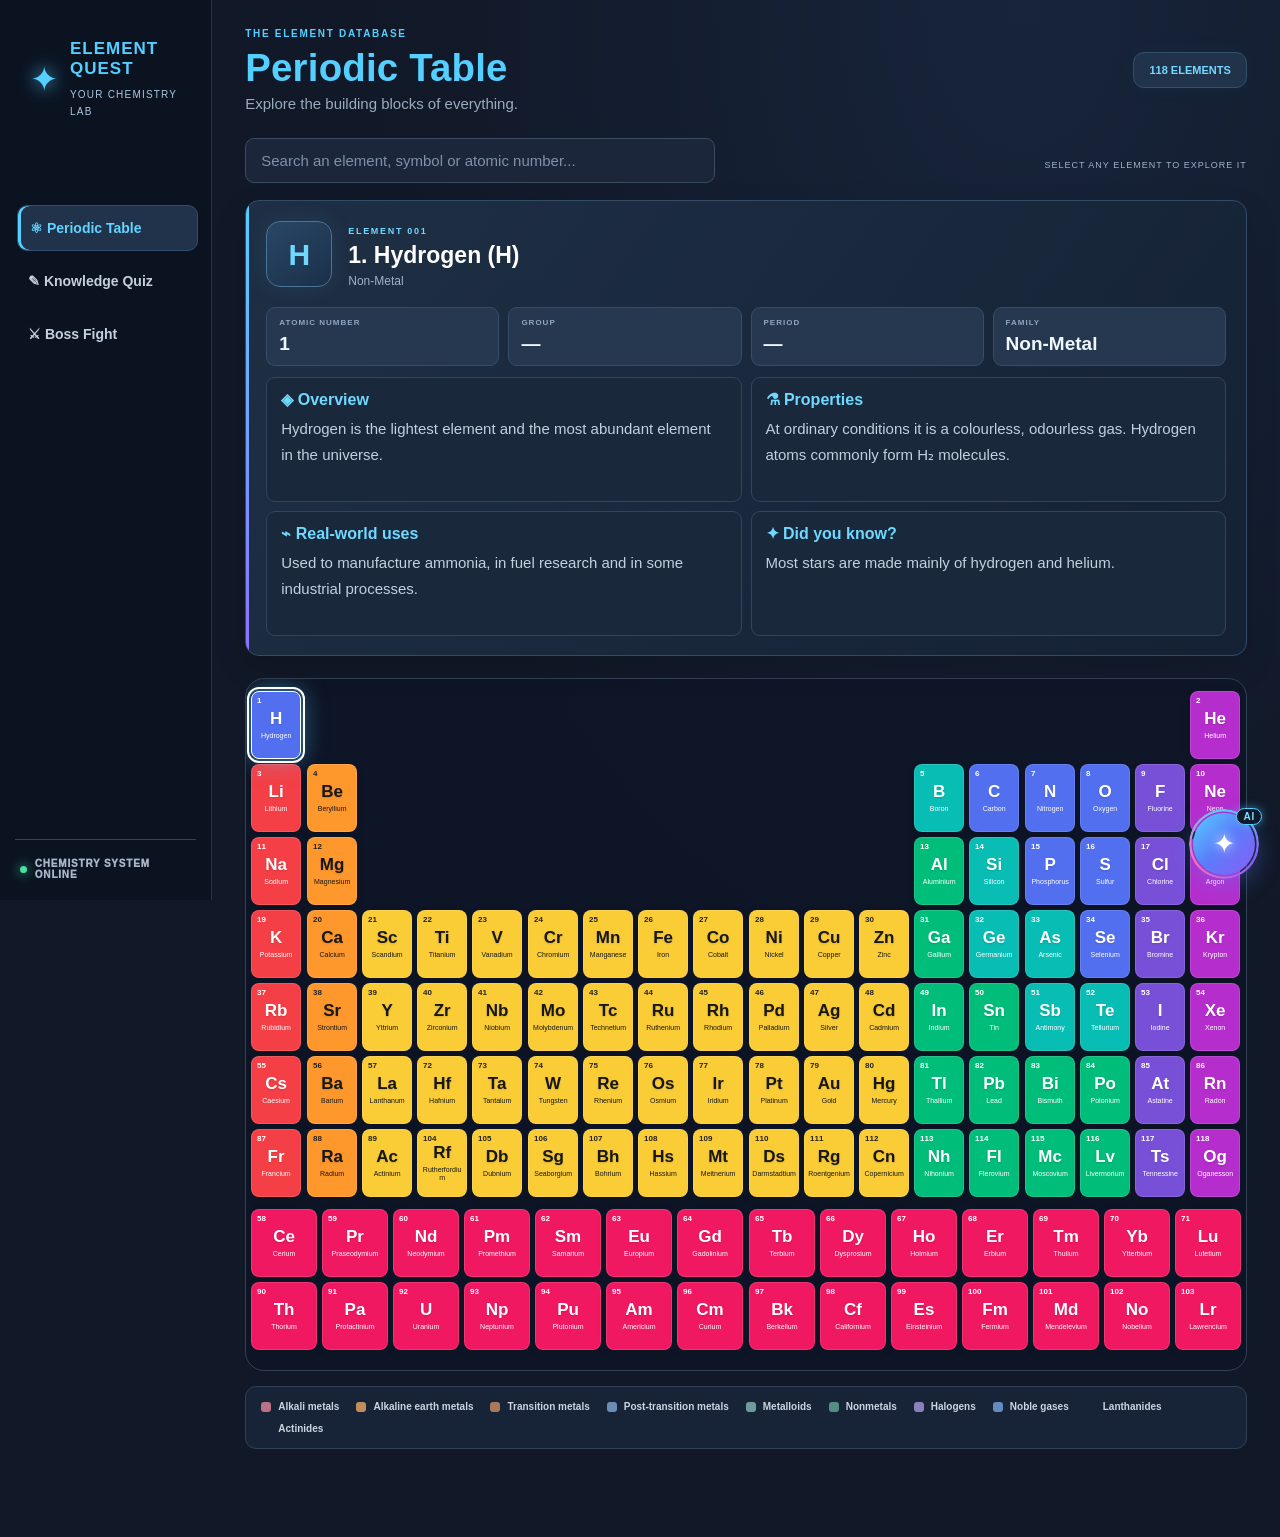
==== index.html @ eced688f "Add files via upload" ====
<!DOCTYPE html>
<html lang="en">

<head>
    <meta charset="UTF-8">
    <meta name="viewport" content="width=device-width, initial-scale=1.0">
    <meta name="theme-color" content="#111827">
    <meta name="description" content="Explore all 118 chemical elements, test your knowledge, and learn with Verity.">
    <title>Element Quest | Chemistry Lab</title>
    <link rel="stylesheet" href="style.css">
</head>

<body>
    <aside class="sidebar">
        <div class="brand">
            <span class="brand-icon">✦</span>
            <div>
                <h2>ELEMENT QUEST</h2><small>YOUR CHEMISTRY LAB</small>
            </div>
        </div>
        <nav aria-label="Main navigation">
            <button class="nav-button active" data-section="periodic-section">⚛ Periodic Table</button>
            <button class="nav-button" data-section="quiz-section">✎ Knowledge Quiz</button>
            <button class="nav-button" data-section="boss-section">⚔ Boss Fight</button>
        </nav>
        <div class="sidebar-bottom"><span class="status-dot"></span> CHEMISTRY SYSTEM ONLINE</div>
    </aside>

    <main class="main-content">
        <section id="periodic-section" class="page-section active">
            <header class="page-header">
                <div>
                    <p class="eyebrow">THE ELEMENT DATABASE</p>
                    <h1>Periodic Table</h1>
                    <p class="subtitle">Explore the building blocks of everything.</p>
                </div>
                <div class="element-count">118 ELEMENTS</div>
            </header>

            <div class="table-toolbar">
                <input id="element-search" type="search" placeholder="Search an element, symbol or atomic number..."
                    autocomplete="off" aria-label="Search elements">
                <p>SELECT ANY ELEMENT TO EXPLORE IT</p>
            </div>

            <div id="element-details" class="element-details">
                <div class="element-profile-top">
                    <div class="element-big-symbol" id="detail-symbol">H</div>
                    <div class="element-heading">
                        <span id="detail-number">ELEMENT 001</span>
                        <h2 id="element-name">1. Hydrogen (H)</h2>
                        <p id="detail-family">Non-Metal</p>
                    </div>
                </div>

                <div class="element-facts">
                    <div class="fact-box"><span>ATOMIC NUMBER</span><strong id="detail-atomic">1</strong></div>
                    <div class="fact-box"><span>GROUP</span><strong id="detail-group">1</strong></div>
                    <div class="fact-box"><span>PERIOD</span><strong id="detail-period">1</strong></div>
                    <div class="fact-box"><span>FAMILY</span><strong id="detail-type">Non-Metal</strong></div>
                </div>

                <div class="element-info-grid">
                    <article class="info-card">
                        <h3>◈ Overview</h3>
                        <p id="detail-overview">Select an element to explore its science.</p>
                    </article>
                    <article class="info-card">
                        <h3>⚗ Properties</h3>
                        <p id="detail-properties">Element properties will appear here.</p>
                    </article>
                    <article class="info-card">
                        <h3>⌁ Real-world uses</h3>
                        <p id="detail-uses">Discover where this element is used.</p>
                    </article>
                    <article class="info-card">
                        <h3>✦ Did you know?</h3>
                        <p id="detail-fact">Discover an interesting fact.</p>
                    </article>
                </div>
            </div>

            <div class="periodic-wrapper">
                <div id="periodic-table" class="periodic-table" aria-label="Periodic table of elements"></div>
                <div id="f-block" class="f-block" aria-label="Lanthanides and actinides"></div>
            </div>

            <div class="legend">
                <span><i class="alkali"></i> Alkali metals</span>
                <span><i class="alkaline"></i> Alkaline earth metals</span>
                <span><i class="transition"></i> Transition metals</span>
                <span><i class="post-transition"></i> Post-transition metals</span>
                <span><i class="metalloid"></i> Metalloids</span>
                <span><i class="nonmetal"></i> Nonmetals</span>
                <span><i class="halogen"></i> Halogens</span>
                <span><i class="noble"></i> Noble gases</span>
                <span><i class="lanth"></i> Lanthanides</span>
                <span><i class="actin"></i> Actinides</span>
            </div>
        </section>

        <section id="quiz-section" class="page-section">
            <header class="page-header">
                <div>
                    <p class="eyebrow">TEST YOUR KNOWLEDGE</p>
                    <h1>Chemistry Quiz</h1>
                    <p class="subtitle">Put your periodic table knowledge to the test.</p>
                </div>
            </header>

            <div class="game-panel">
                <div id="quiz-intro">
                    <div class="game-mark">✧</div>
                    <h2>Ready for the challenge?</h2>
                    <p>Answer five questions about elements, symbols and chemistry.</p>
                    <button id="start-quiz" class="primary-button">Start Quiz →</button>
                </div>

                <div id="quiz-container" hidden>
                    <div class="game-progress">
                        <span id="quiz-progress">QUESTION 1 / 5</span>
                        <span class="progress-caption">FIVE QUESTION RUN</span>
                    </div>
                    <h2 id="quiz-question"></h2>
                    <div id="quiz-options" class="answer-options"></div>
                    <p id="quiz-feedback" aria-live="polite"></p>
                    <button id="next-question" class="primary-button" hidden>Next Question →</button>
                </div>

                <div id="quiz-result" hidden></div>
            </div>
        </section>

        <section id="boss-section" class="page-section">
            <header class="page-header">
                <div>
                    <p class="eyebrow">FINAL KNOWLEDGE TEST</p>
                    <h1>Boss Fight</h1>
                    <p class="subtitle">Use what you've learned to defeat the Chemistry Boss.</p>
                </div>
            </header>

            <div class="game-panel boss-panel">
                <div id="boss-intro">
                    <div class="boss-icon">☄</div>
                    <h2>The Element Guardian</h2>
                    <p>Five questions. Three lives. Can you defeat the boss?</p>
                    <button id="start-boss" class="primary-button">Enter Boss Fight →</button>
                </div>

                <div id="boss-game" hidden>
                    <div class="boss-status">
                        <div class="boss-health-label">
                            <span>BOSS HEALTH</span>
                            <strong id="boss-health-text">100%</strong>
                        </div>
                        <div class="health-track">
                            <div id="boss-health-bar"></div>
                        </div>
                        <div class="boss-stats">
                            <span id="boss-lives">♥ ♥ ♥</span>
                            <span id="boss-question-count">QUESTION 1 / 5</span>
                        </div>
                    </div>
                    <h2 id="boss-question"></h2>
                    <div id="boss-options" class="answer-options"></div>
                    <p id="boss-feedback" aria-live="polite"></p>
                    <button id="boss-next" class="primary-button" hidden>Continue →</button>
                </div>

                <div id="boss-result" hidden></div>
            </div>
        </section>
    </main>

    <!-- VERITY CHATBOT -->
    <button id="chatbot-toggle" class="chatbot-toggle" type="button" aria-label="Open Verity AI" title="Ask Verity AI">
        <span class="ai-icon" aria-hidden="true">✦</span>
        <span class="ai-badge" aria-hidden="true">AI</span>
    </button>

    <div id="chatbot-window" class="chatbot-window" aria-label="Verity chemistry assistant">
        <div class="chatbot-header">
            <div>
                <span class="verity-status"></span>
                <strong>VERITY</strong>
                <small>YOUR CHEMISTRY GUIDE</small>
            </div>
            <button id="chatbot-close" type="button" aria-label="Close chatbot">×</button>
        </div>

        <div id="chatbot-messages" class="chatbot-messages" aria-live="polite">
            <div class="bot-message">Hey! I'm Verity, your AI chemistry guide! ✨ Ask me anything about chemistry, the
                118 elements or the periodic table, in any language! 🌍</div>
        </div>

        <form id="chatbot-form" class="chatbot-form">
            <input id="chatbot-input" type="text" placeholder="Ask Verity something..." autocomplete="off"
                maxlength="2000" aria-label="Message Verity">
            <button type="submit" aria-label="Send message">↑</button>
        </form>
    </div>

    <script src="script.js" defer></script>



</body>

</html>
---- style.css ----
:root {
    --bg: #0b1020;
    --panel: #131b30;
    --panel2: #18233b;
    --panel3: #202d49;
    --text: #f4f6ff;
    --muted: #9ba9c5;
    --blue: #79aaff;
    --cyan: #67e5e9;
    --purple: #ad91ff;
    --pink: #f39bcf;
    --yellow: #ffda62;
    --green: #75e6b0;
    --red: #ff8193;
    --border: rgba(169, 190, 255, .12);
    --radius: 22px;
    --shadow: 0 18px 55px rgba(0, 0, 0, .22);
}

* {
    box-sizing: border-box;
}

html {
    scroll-behavior: smooth;
}

body {
    margin: 0;
    min-height: 100vh;
    background: var(--bg);
    color: var(--text);
    font-family: "Nunito", sans-serif;
    overflow-x: hidden;
}

button,
input {
    font: inherit;
}

button {
    color: inherit;
}

.background-glow {
    position: fixed;
    width: 440px;
    height: 440px;
    border-radius: 50%;
    filter: blur(120px);
    opacity: .12;
    pointer-events: none;
    z-index: -1;
}

.glow-one {
    background: #627cff;
    top: -190px;
    right: 5%;
}

.glow-two {
    background: #b06aff;
    bottom: -230px;
    left: 25%;
}

.sidebar {
    position: fixed;
    inset: 0 auto 0 0;
    width: 255px;
    padding: 28px 18px 18px;
    display: flex;
    flex-direction: column;
    background: rgba(13, 20, 38, .96);
    border-right: 1px solid var(--border);
    z-index: 20;
    backdrop-filter: blur(20px);
}

.brand {
    display: flex;
    align-items: center;
    gap: 12px;
    padding: 5px 8px 35px;
}

.brand-logo {
    width: 43px;
    height: 43px;
    border-radius: 15px;
    display: grid;
    place-items: center;
    background: linear-gradient(140deg, #82b5ff, #9d85ff);
    color: #11182b;
    font: 700 24px "Fredoka", sans-serif;
    box-shadow: 0 7px 24px rgba(125, 153, 255, .25);
}

.brand-logo span {
    font-size: 15px;
}

.brand-text {
    display: flex;
    flex-direction: column;
    gap: 3px;
}

.brand-text strong {
    font: 600 15px "Fredoka", sans-serif;
    letter-spacing: .5px;
}

.brand-text small {
    font-size: 9px;
    letter-spacing: 2px;
    color: var(--muted);
    font-weight: 900;
}

.nav-caption {
    color: #7383a3;
    font-size: 10px;
    font-weight: 1000;
    letter-spacing: 2px;
    padding: 0 12px 12px;
}

.main-nav {
    display: grid;
    gap: 8px;
}

.nav-button {
    width: 100%;
    display: flex;
    align-items: center;
    gap: 12px;
    padding: 13px 13px;
    border: 1px solid transparent;
    border-radius: 15px;
    background: transparent;
    color: #aab6ce;
    cursor: pointer;
    text-align: left;
    font-weight: 900;
    transition: .22s ease;
}

.nav-button:hover {
    background: rgba(135, 164, 255, .08);
    color: white;
    transform: translateX(3px);
}

.nav-button.active {
    color: white;
    background: linear-gradient(110deg, rgba(113, 153, 255, .2), rgba(164, 131, 255, .12));
    border-color: rgba(143, 169, 255, .2);
    box-shadow: inset 3px 0 var(--blue);
}

.nav-icon {
    width: 27px;
    height: 27px;
    display: grid;
    place-items: center;
    background: rgba(255, 255, 255, .06);
    border-radius: 9px;
    font-size: 16px;
}

.nav-arrow {
    margin-left: auto;
    font-size: 22px;
    opacity: .5;
}

.sidebar-note {
    margin-top: auto;
    margin-bottom: 22px;
    padding: 18px;
    border-radius: 18px;
    background: linear-gradient(145deg, rgba(108, 144, 255, .14), rgba(172, 132, 255, .08));
    border: 1px solid rgba(145, 166, 255, .15);
}

.note-sparkle {
    color: var(--yellow);
    font-size: 22px;
    margin-bottom: 9px;
}

.sidebar-note strong {
    font: 600 18px "Fredoka", sans-serif;
}

.sidebar-note p {
    color: var(--muted);
    font-size: 12px;
    line-height: 1.6;
    margin: 7px 0 0;
}

.sidebar-bottom {
    border-top: 1px solid var(--border);
    padding: 18px 5px 0;
    display: flex;
    align-items: center;
    gap: 8px;
    color: #91a1bd;
    font-size: 9px;
    font-weight: 1000;
    letter-spacing: 1px;
}

.online-dot {
    width: 7px;
    height: 7px;
    border-radius: 50%;
    background: var(--green);
    box-shadow: 0 0 10px rgba(117, 230, 176, .8);
    display: inline-block;
}

.sidebar-version {
    margin-left: auto;
    color: #61708e;
}

.main-content {
    width: min(1500px, calc(100% - 255px));
    margin-left: 255px;
    padding: 43px clamp(22px, 4vw, 65px) 80px;
    position: relative;
}

.page-section {
    display: none;
    animation: pageIn .4s ease both;
}

.page-section.active {
    display: block;
}

@keyframes pageIn {
    from {
        opacity: 0;
        transform: translateY(10px);
    }

    to {
        opacity: 1;
        transform: translateY(0);
    }
}

.page-header {
    display: flex;
    justify-content: space-between;
    align-items: center;
    gap: 20px;
    margin-bottom: 27px;
}

.eyebrow {
    color: #92a9d6;
    display: flex;
    align-items: center;
    gap: 9px;
    font-size: 10px;
    font-weight: 1000;
    letter-spacing: 2px;
}

.eyebrow-dot {
    width: 7px;
    height: 7px;
    border-radius: 50%;
    background: var(--cyan);
    box-shadow: 0 0 12px var(--cyan);
}

h1,
h2,
h3,
p {
    margin-top: 0;
}

.page-header h1 {
    font: 600 clamp(35px, 4.2vw, 54px)/1.08 "Fredoka", sans-serif;
    letter-spacing: -.8px;
    margin: 10px 0 8px;
}

.page-header h1 span,
.game-intro h2 span {
    color: var(--blue);
}

.subtitle {
    color: var(--muted);
    font-size: 14px;
    margin: 0;
}

.header-chip {
    flex-shrink: 0;
    border: 1px solid var(--border);
    background: rgba(255, 255, 255, .04);
    color: #c5d5f6;
    border-radius: 30px;
    padding: 11px 16px;
    font-size: 10px;
    font-weight: 1000;
    letter-spacing: 1px;
}

.header-chip span {
    color: var(--yellow);
    margin-right: 5px;
}

.welcome-banner {
    min-height: 155px;
    padding: 25px 30px;
    border-radius: 24px;
    border: 1px solid rgba(151, 174, 255, .17);
    background:
        radial-gradient(circle at 85% 50%, rgba(116, 143, 255, .22), transparent 25%),
        linear-gradient(115deg, #1a2946, #18223b 65%, #252447);
    display: flex;
    align-items: center;
    justify-content: space-between;
    overflow: hidden;
    position: relative;
    box-shadow: var(--shadow);
}

.banner-label {
    color: var(--cyan);
    font-size: 9px;
    letter-spacing: 2px;
    font-weight: 1000;
}

.welcome-banner h2 {
    font: 600 27px "Fredoka", sans-serif;
    margin: 8px 0 5px;
}

.welcome-banner p {
    color: #aab8d3;
    font-size: 13px;
    margin: 0;
}

.banner-atom {
    font-size: 82px;
    color: #a7bdff;
    opacity: .75;
    padding: 0 30px;
    text-shadow: 0 0 35px rgba(125, 160, 255, .7);
    animation: floatAtom 5s ease-in-out infinite;
}

@keyframes floatAtom {
    50% {
        transform: translateY(-9px) rotate(12deg);
    }
}

.table-toolbar {
    margin: 25px 0 17px;
    display: flex;
    justify-content: space-between;
    align-items: center;
    gap: 15px;
}

.search-box {
    min-width: 240px;
    max-width: 520px;
    flex: 1;
    display: flex;
    align-items: center;
    gap: 11px;
    border: 1px solid var(--border);
    border-radius: 15px;
    padding: 0 13px;
    height: 48px;
    background: rgba(23, 34, 58, .8);
    transition: .2s;
}

.search-box:focus-within {
    border-color: rgba(121, 170, 255, .6);
    box-shadow: 0 0 0 3px rgba(121, 170, 255, .09);
}

.search-icon {
    font-size: 25px;
    color: var(--blue);
}

.search-box input {
    width: 100%;
    border: 0;
    outline: 0;
    background: transparent;
    color: white;
    font-size: 12px;
}

.search-box input::placeholder {
    color: #8290aa;
}

.search-hint {
    font-size: 8px;
    letter-spacing: 1px;
    color: #7f90b1;
    font-weight: 1000;
}

.toolbar-caption {
    color: #8494b2;
    font-size: 9px;
    letter-spacing: 1.5px;
    font-weight: 1000;
}

.element-details {
    padding: 23px;
    border: 1px solid var(--border);
    border-radius: 24px;
    background: linear-gradient(145deg, rgba(24, 36, 61, .98), rgba(17, 26, 46, .98));
    box-shadow: var(--shadow);
    margin-bottom: 33px;
    animation: detailIn .35s ease;
}

@keyframes detailIn {
    from {
        opacity: .5;
        transform: translateY(5px);
    }

    to {
        opacity: 1;
        transform: none;
    }
}

.detail-top {
    display: flex;
    align-items: center;
    gap: 20px;
}

.big-symbol-wrap {
    width: 100px;
    height: 105px;
    border-radius: 20px;
    background: linear-gradient(145deg, rgba(121, 170, 255, .2), rgba(173, 145, 255, .13));
    border: 1px solid rgba(121, 170, 255, .22);
    display: flex;
    flex-direction: column;
    justify-content: center;
    align-items: center;
}

.detail-number {
    font-size: 8px;
    letter-spacing: 1.5px;
    color: #a7b7d7;
    font-weight: 1000;
}

.element-big-symbol {
    font: 600 53px "Fredoka", sans-serif;
    color: #b7ceff;
    line-height: 1.1;
}

.detail-heading {
    flex: 1;
}

.detail-kicker {
    color: #8498bd;
    font-size: 9px;
    letter-spacing: 1.5px;
    font-weight: 1000;
}

.detail-heading h2 {
    font: 600 31px "Fredoka", sans-serif;
    margin: 5px 0 8px;
}

.family-pill {
    display: inline-block;
    padding: 5px 11px;
    border-radius: 30px;
    background: rgba(121, 170, 255, .13);
    color: #b6ceff;
    border: 1px solid rgba(121, 170, 255, .2);
    font-size: 10px;
    font-weight: 900;
}

.detail-atomic {
    min-width: 100px;
    padding: 14px;
    border-radius: 16px;
    background: rgba(255, 255, 255, .035);
    text-align: center;
}

.detail-atomic span {
    display: block;
    color: #8392ad;
    font-size: 8px;
    font-weight: 1000;
    letter-spacing: 1px;
}

.detail-atomic strong {
    display: block;
    font: 600 29px "Fredoka", sans-serif;
    color: white;
    margin-top: 4px;
}

.element-facts {
    display: grid;
    grid-template-columns: repeat(4, 1fr);
    gap: 10px;
    margin: 19px 0;
}

.fact-box {
    background: rgba(255, 255, 255, .035);
    border: 1px solid rgba(255, 255, 255, .055);
    border-radius: 14px;
    padding: 12px 14px;
}

.fact-box span {
    display: block;
    color: #8797b3;
    font-size: 8px;
    font-weight: 1000;
    letter-spacing: 1px;
}

.fact-box strong {
    display: block;
    font: 600 19px "Fredoka", sans-serif;
    margin-top: 4px;
}

.element-info-grid {
    display: grid;
    grid-template-columns: repeat(2, 1fr);
    gap: 11px;
}

.info-card {
    min-height: 125px;
    padding: 15px 16px;
    background: rgba(9, 16, 32, .38);
    border: 1px solid rgba(255, 255, 255, .055);
    border-radius: 16px;
    transition: .2s;
}

.info-card:hover {
    border-color: rgba(121, 170, 255, .28);
    transform: translateY(-2px);
}

.info-card-icon {
    color: var(--cyan);
    font-size: 17px;
    margin-bottom: 7px;
}

.info-card h3 {
    font: 600 15px "Fredoka", sans-serif;
    margin: 0 0 6px;
}

.info-card p {
    color: #a9b6ce;
    font-size: 11px;
    line-height: 1.65;
    margin: 0;
}

.table-section-heading {
    display: flex;
    align-items: end;
    justify-content: space-between;
    margin: 0 0 14px;
}

.table-section-heading h2 {
    font: 600 25px "Fredoka", sans-serif;
    margin: 0 0 4px;
}

.table-section-heading p {
    color: var(--muted);
    font-size: 11px;
    margin: 0;
}

.table-count {
    color: #7183a6;
    font-size: 10px;
    font-weight: 1000;
    letter-spacing: 1px;
}

.periodic-wrapper {
    overflow-x: auto;
    padding: 15px 13px 18px;
    border-radius: 19px;
    border: 1px solid var(--border);
    background: rgba(14, 22, 40, .72);
    scrollbar-color: #425477 transparent;
    scrollbar-width: thin;
}

.periodic-table {
    min-width: 850px;
    display: grid;
    grid-template-columns: repeat(18, minmax(0, 1fr));
    grid-template-rows: repeat(7, 76px);
    gap: 5px;
}

.element-tile {
    min-width: 0;
    position: relative;
    border: 1px solid rgba(255, 255, 255, .12);
    border-radius: 9px;
    padding: 5px 3px;
    cursor: pointer;
    display: flex;
    flex-direction: column;
    align-items: center;
    justify-content: center;
    color: #f5f7ff;
    transition: transform .18s, filter .18s, box-shadow .18s;
    overflow: hidden;
}

.element-tile:hover {
    transform: translateY(-4px) scale(1.04);
    z-index: 3;
    filter: brightness(1.2);
    box-shadow: 0 7px 18px rgba(0, 0, 0, .3);
}

.element-tile.selected {
    outline: 2px solid white;
    outline-offset: 2px;
    z-index: 2;
}

.element-tile .atomic-number {
    position: absolute;
    top: 4px;
    left: 5px;
    font-size: 7px;
    opacity: .8;
}

.element-tile .symbol {
    font: 600 20px "Fredoka", sans-serif;
    line-height: 1.1;
    margin-top: 6px;
}

.element-tile .element-name {
    font-size: 7px;
    font-weight: 900;
    text-align: center;
    line-height: 1.1;
    margin-top: 3px;
    overflow-wrap: anywhere;
}

.element-tile .atomic-mass {
    font-size: 6px;
    opacity: .65;
    margin-top: 2px;
}

.family-alkali {
    background: #bd7186;
}

.family-alkaline {
    background: #c28d5d;
}

.family-transition {
    background: #a87a59;
}

.family-post-transition {
    background: #698db5;
}

.family-metalloid {
    background: #6e9c9b;
}

.family-nonmetal {
    background: #548e83;
}

.family-halogen {
    background: #8a80ba;
}

.family-noble {
    background: #648bc0;
}

.family-lanthanide {
    background: #9b78a9;
}

.family-actinide {
    background: #aa7390;
}

.f-block {
    display: grid;
    gap: 5px;
    margin-top: 15px;
    min-width: 850px;
}

.f-block-row {
    display: grid;
    grid-template-columns: repeat(18, minmax(0, 1fr));
    gap: 5px;
}

.f-block-label {
    grid-column: span 2;
    display: flex;
    align-items: center;
    color: #93a4c2;
    font-size: 9px;
    font-weight: 900;
    padding-left: 5px;
}

.f-block .element-tile {
    height: 65px;
}

.legend {
    display: flex;
    flex-wrap: wrap;
    gap: 11px 17px;
    margin-top: 16px;
    color: #aab6cd;
    font-size: 9px;
    font-weight: 800;
}

.legend span {
    display: flex;
    align-items: center;
    gap: 6px;
}

.legend i {
    width: 9px;
    height: 9px;
    display: inline-block;
    border-radius: 3px;
}

.legend .alkali {
    background: #bd7186;
}

.legend .alkaline {
    background: #c28d5d;
}

.legend .transition {
    background: #a87a59;
}

.legend .post-transition {
    background: #698db5;
}

.legend .metalloid {
    background: #6e9c9b;
}

.legend .nonmetal {
    background: #548e83;
}

.legend .halogen {
    background: #8a80ba;
}

.legend .noble {
    background: #648bc0;
}

.legend .lanthanide {
    background: #9b78a9;
}

.legend .actinide {
    background: #aa7390;
}

/* GAMES */
.game-panel {
    min-height: 460px;
    padding: clamp(22px, 5vw, 55px);
    border: 1px solid var(--border);
    border-radius: 26px;
    background:
        radial-gradient(circle at 50% 0%, rgba(117, 145, 255, .11), transparent 35%),
        linear-gradient(145deg, #17233d, #111a2e);
    box-shadow: var(--shadow);
}

.game-intro {
    max-width: 600px;
    margin: auto;
    text-align: center;
    padding: 15px 0;
}

.game-illustration {
    width: 85px;
    height: 85px;
    margin: 0 auto 20px;
    border-radius: 27px;
    display: grid;
    place-items: center;
    font-size: 42px;
    color: #b7ceff;
    background: linear-gradient(145deg, rgba(121, 170, 255, .2), rgba(173, 145, 255, .15));
    border: 1px solid rgba(155, 180, 255, .2);
    box-shadow: 0 12px 35px rgba(90, 120, 220, .12);
}

.game-kicker {
    color: var(--cyan);
    font-size: 9px;
    font-weight: 1000;
    letter-spacing: 2px;
}

.game-intro h2 {
    font: 600 clamp(29px, 4vw, 42px) "Fredoka", sans-serif;
    margin: 12px 0;
}

.game-intro p {
    color: var(--muted);
    font-size: 13px;
    line-height: 1.7;
    max-width: 470px;
    margin: 0 auto;
}

.game-meta {
    display: flex;
    justify-content: center;
    flex-wrap: wrap;
    gap: 9px;
    margin: 23px 0;
}

.game-meta span {
    border: 1px solid var(--border);
    background: rgba(255, 255, 255, .035);
    border-radius: 30px;
    padding: 8px 12px;
    color: #b8c6df;
    font-size: 9px;
    font-weight: 1000;
}

.primary-button {
    border: 0;
    border-radius: 14px;
    padding: 13px 21px;
    background: linear-gradient(110deg, #83b5ff, #a78dff);
    color: #10182c;
    font-weight: 1000;
    cursor: pointer;
    box-shadow: 0 8px 25px rgba(121, 157, 255, .2);
    transition: .2s;
}

.primary-button:hover {
    transform: translateY(-3px);
    filter: brightness(1.08);
    box-shadow: 0 12px 30px rgba(121, 157, 255, .28);
}

.primary-button span {
    margin-left: 9px;
    font-size: 17px;
}

.primary-button:disabled {
    opacity: .5;
    cursor: not-allowed;
    transform: none;
}

.game-progress {
    display: flex;
    justify-content: space-between;
    color: #c0d1f1;
    font-size: 10px;
    font-weight: 1000;
    letter-spacing: 1px;
}

.progress-caption {
    color: #7788a8;
}

.progress-track {
    height: 7px;
    border-radius: 20px;
    background: #293752;
    margin: 12px 0 28px;
    overflow: hidden;
}

#quiz-progress-bar {
    width: 20%;
    height: 100%;
    border-radius: inherit;
    background: linear-gradient(90deg, var(--blue), var(--purple));
    transition: width .3s;
}

#quiz-question,
#boss-question {
    font: 600 clamp(23px, 3vw, 32px) "Fredoka", sans-serif;
    margin: 0 0 22px;
    line-height: 1.3;
}

.answer-options {
    display: grid;
    grid-template-columns: repeat(2, minmax(0, 1fr));
    gap: 12px;
}

.answer-option {
    border: 1px solid rgba(164, 185, 255, .14);
    border-radius: 15px;
    background: rgba(255, 255, 255, .035);
    text-align: left;
    padding: 15px 17px;
    cursor: pointer;
    color: #e6edff;
    font-weight: 800;
    transition: .18s;
}

.answer-option:hover:not(:disabled) {
    border-color: var(--blue);
    background: rgba(121, 170, 255, .1);
    transform: translateY(-2px);
}

.answer-option.correct {
    border-color: var(--green);
    background: rgba(117, 230, 176, .13);
    color: #aaf4cf;
}

.answer-option.wrong {
    border-color: var(--red);
    background: rgba(255, 129, 147, .12);
    color: #ffb8c2;
}

.answer-option:disabled {
    cursor: default;
}

.game-feedback {
    min-height: 25px;
    margin: 17px 0;
    font-size: 13px;
    font-weight: 900;
}

.game-feedback.good {
    color: var(--green);
}

.game-feedback.bad {
    color: var(--red);
}

.result-card {
    max-width: 570px;
    margin: auto;
    text-align: center;
    padding: 30px 10px;
}

.result-icon {
    font-size: 60px;
    margin-bottom: 10px;
}

.result-card h2 {
    font: 600 38px "Fredoka", sans-serif;
    margin: 8px 0;
}

.result-card p {
    color: var(--muted);
    line-height: 1.7;
}

.result-score {
    font: 600 46px "Fredoka", sans-serif;
    color: var(--cyan);
    margin: 15px 0;
}

.boss-illustration {
    width: 90px;
    height: 90px;
    margin: 0 auto 20px;
    display: grid;
    place-items: center;
    border-radius: 28px;
    background: linear-gradient(145deg, rgba(255, 129, 147, .18), rgba(173, 145, 255, .17));
    border: 1px solid rgba(255, 160, 180, .2);
    font-size: 46px;
    color: #ffb4c4;
    animation: floatAtom 4s ease-in-out infinite;
}

.boss-preview-stats {
    display: flex;
    justify-content: center;
    gap: 12px;
    margin: 25px 0;
    flex-wrap: wrap;
}

.boss-preview-stats div {
    min-width: 115px;
    padding: 13px;
    border-radius: 15px;
    background: rgba(255, 255, 255, .04);
    border: 1px solid var(--border);
}

.boss-preview-stats strong {
    display: block;
    font: 600 20px "Fredoka", sans-serif;
    color: #ffb0c0;
}

.boss-preview-stats span {
    display: block;
    margin-top: 5px;
    font-size: 8px;
    letter-spacing: 1px;
    color: #8e9db9;
    font-weight: 1000;
}

.boss-status {
    margin-bottom: 28px;
}

.boss-health-label,
.boss-stats {
    display: flex;
    justify-content: space-between;
    align-items: center;
    font-size: 10px;
    font-weight: 1000;
    letter-spacing: 1px;
}

.boss-health-label span {
    color: #b9c8e2;
}

.boss-health-label strong {
    color: #ff9eae;
    font: 600 19px "Fredoka", sans-serif;
}

.health-track {
    height: 12px;
    background: #3b2a40;
    border-radius: 20px;
    overflow: hidden;
    margin: 9px 0 12px;
}

#boss-health-bar {
    height: 100%;
    width: 100%;
    border-radius: inherit;
    background: linear-gradient(90deg, #ff718c, #ffb078);
    transition: width .4s;
}

.boss-stats {
    color: #ff9eae;
}

#boss-question-count {
    color: #93a5c4;
}

/* VERITY SMILEY */
.chatbot-toggle {
    position: fixed;
    right: 28px;
    bottom: 26px;
    z-index: 50;
    width: 72px;
    height: 72px;
    border: 0;
    border-radius: 50%;
    background: linear-gradient(145deg, #ffe98a, #ffbf42);
    box-shadow: 0 8px 30px rgba(255, 203, 80, .32), inset 0 3px 7px rgba(255, 255, 255, .65);
    display: grid;
    place-items: center;
    cursor: pointer;
    transition: .25s;
    animation: verityFloat 3.5s ease-in-out infinite;
}

.chatbot-toggle:hover {
    transform: scale(1.09) rotate(-5deg);
}

@keyframes verityFloat {
    50% {
        translate: 0 -6px;
    }
}

.smiley-face {
    width: 48px;
    height: 48px;
    display: block;
    position: relative;
    border-radius: 50%;
    background: linear-gradient(145deg, #fff2a6, #ffca48);
    border: 2px solid rgba(160, 105, 20, .2);
    box-shadow: inset -3px -4px 0 rgba(205, 137, 30, .12), inset 2px 3px 0 rgba(255, 255, 255, .6);
}

.smiley-eyes {
    position: absolute;
    top: 14px;
    left: 12px;
    right: 12px;
    display: flex;
    justify-content: space-between;
}

.smiley-eyes i {
    width: 5px;
    height: 8px;
    background: #49351e;
    border-radius: 50%;
    display: block;
}

.smiley-mouth {
    position: absolute;
    width: 19px;
    height: 10px;
    left: 50%;
    top: 25px;
    transform: translateX(-50%);
    border-bottom: 3px solid #49351e;
    border-radius: 0 0 20px 20px;
}

.chatbot-ping {
    position: absolute;
    width: 13px;
    height: 13px;
    top: 2px;
    right: 1px;
    border-radius: 50%;
    background: #70e5a9;
    border: 2px solid #10182a;
}

.chatbot-window {
    display: none;
    position: fixed;
    right: 27px;
    bottom: 112px;
    z-index: 49;
    width: min(375px, calc(100vw - 30px));
    height: min(530px, calc(100vh - 145px));
    border-radius: 23px;
    overflow: hidden;
    border: 1px solid rgba(151, 177, 255, .2);
    background: #111a2d;
    box-shadow: 0 25px 90px rgba(0, 0, 0, .5);
    flex-direction: column;
    animation: chatIn .25s ease;
}

.chatbot-window.open {
    display: flex;
}

@keyframes chatIn {
    from {
        opacity: 0;
        transform: translateY(12px) scale(.97);
    }

    to {
        opacity: 1;
        transform: none;
    }
}

.chatbot-header {
    display: flex;
    align-items: center;
    gap: 11px;
    padding: 15px;
    background: linear-gradient(110deg, #202e4d, #252344);
    border-bottom: 1px solid var(--border);
}

.verity-avatar {
    width: 43px;
    height: 43px;
    display: grid;
    place-items: center;
    border-radius: 15px;
    background: rgba(255, 255, 255, .09);
}

.small-face {
    width: 32px;
    height: 32px;
}

.small-face .smiley-eyes {
    top: 9px;
    left: 8px;
    right: 8px;
}

.small-face .smiley-eyes i {
    width: 4px;
    height: 6px;
}

.small-face .smiley-mouth {
    top: 17px;
    width: 13px;
    height: 7px;
    border-width: 2px;
}

.verity-heading {
    flex: 1;
    display: flex;
    flex-direction: column;
    gap: 3px;
}

.verity-heading strong {
    font: 600 19px "Fredoka", sans-serif;
    letter-spacing: 1px;
}

.verity-heading small {
    font-size: 8px;
    letter-spacing: 1px;
    color: #a7b7d3;
    font-weight: 900;
}

.verity-heading .online-dot {
    margin-right: 5px;
}

.chatbot-close {
    width: 31px;
    height: 31px;
    border: 0;
    border-radius: 10px;
    background: rgba(255, 255, 255, .08);
    color: white;
    font-size: 22px;
    cursor: pointer;
}

.chatbot-close:hover {
    background: rgba(255, 255, 255, .16);
}

.chatbot-messages {
    flex: 1;
    overflow-y: auto;
    padding: 16px;
    display: flex;
    flex-direction: column;
    gap: 11px;
}

.bot-message,
.user-message {
    max-width: 88%;
    padding: 11px 13px;
    border-radius: 15px;
    font-size: 12px;
    line-height: 1.6;
    overflow-wrap: anywhere;
    white-space: pre-wrap;
}

.bot-message {
    align-self: flex-start;
    color: #dce6fa;
    background: #202d47;
    border-bottom-left-radius: 5px;
}

.user-message {
    align-self: flex-end;
    color: #10182b;
    background: linear-gradient(120deg, #91bdff, #b8a2ff);
    border-bottom-right-radius: 5px;
}

.typing-indicator {
    color: #9fb2d3;
    font-size: 11px;
    padding: 4px 8px;
}

.chatbot-suggestions {
    padding: 0 13px 10px;
    display: flex;
    flex-wrap: wrap;
    gap: 6px;
}

.chatbot-suggestions button {
    border: 1px solid rgba(139, 168, 255, .2);
    border-radius: 20px;
    background: rgba(121, 170, 255, .08);
    color: #b9ccf2;
    padding: 6px 9px;
    font-size: 9px;
    font-weight: 900;
    cursor: pointer;
}

.chatbot-suggestions button:hover {
    background: rgba(121, 170, 255, .17);
}

.chatbot-form {
    display: flex;
    gap: 8px;
    padding: 12px;
    border-top: 1px solid var(--border);
}

.chatbot-form input {
    flex: 1;
    min-width: 0;
    border: 1px solid var(--border);
    border-radius: 13px;
    background: #0c1425;
    color: white;
    outline: none;
    padding: 11px 12px;
    font-size: 11px;
}

.chatbot-form input:focus {
    border-color: var(--blue);
}

.chatbot-form button {
    width: 41px;
    border: 0;
    border-radius: 12px;
    background: linear-gradient(140deg, #88b8ff, #a78eff);
    color: #10182b;
    font-size: 21px;
    font-weight: 1000;
    cursor: pointer;
}

.chatbot-footer {
    text-align: center;
    padding: 0 0 10px;
    color: #657794;
    font-size: 7px;
    letter-spacing: 1.5px;
    font-weight: 1000;
}

[hidden] {
    display: none !important;
}

/* RESPONSIVE */
@media (max-width: 1000px) {
    .sidebar {
        width: 215px;
    }

    .main-content {
        width: calc(100% - 215px);
        margin-left: 215px;
        padding: 32px 22px 70px;
    }

    .periodic-table,
    .f-block,
    .f-block-row {
        min-width: 800px;
    }
}

@media (max-width: 700px) {
    .sidebar {
        position: sticky;
        top: 0;
        width: 100%;
        height: auto;
        padding: 10px 13px;
        flex-direction: row;
        align-items: center;
        border-right: 0;
        border-bottom: 1px solid var(--border);
    }

    .brand {
        padding: 0;
        gap: 8px;
    }

    .brand-logo {
        width: 35px;
        height: 35px;
        border-radius: 11px;
        font-size: 19px;
    }

    .brand-text strong {
        font-size: 12px;
    }

    .brand-text small {
        font-size: 7px;
    }

    .nav-caption,
    .sidebar-note,
    .sidebar-bottom {
        display: none;
    }

    .main-nav {
        display: flex;
        gap: 5px;
        margin-left: auto;
    }

    .nav-button {
        width: auto;
        padding: 9px;
        gap: 5px;
        font-size: 0;
    }

    .nav-icon {
        font-size: 15px;
        width: 28px;
        height: 28px;
    }

    .nav-arrow {
        display: none;
    }

    .main-content {
        width: 100%;
        margin: 0;
        padding: 27px 15px 65px;
    }

    .page-header {
        align-items: flex-start;
    }

    .page-header h1 {
        font-size: 38px;
    }

    .header-chip {
        padding: 8px 10px;
        font-size: 8px;
    }

    .welcome-banner {
        min-height: 135px;
        padding: 19px;
    }

    .welcome-banner h2 {
        font-size: 22px;
    }

    .welcome-banner p {
        max-width: 260px;
        font-size: 11px;
    }

    .banner-atom {
        font-size: 52px;
        padding: 0 4px;
    }

    .table-toolbar {
        align-items: stretch;
        flex-direction: column;
    }

    .toolbar-caption {
        text-align: right;
    }

    .element-details {
        padding: 15px;
    }

    .detail-top {
        gap: 12px;
    }

    .big-symbol-wrap {
        width: 78px;
        height: 85px;
    }

    .element-big-symbol {
        font-size: 43px;
    }

    .detail-heading h2 {
        font-size: 24px;
    }

    .detail-atomic {
        min-width: 67px;
        padding: 10px 5px;
    }

    .detail-atomic span {
        font-size: 6px;
    }

    .element-facts {
        grid-template-columns: repeat(2, 1fr);
    }

    .element-info-grid {
        grid-template-columns: 1fr;
    }

    .answer-options {
        grid-template-columns: 1fr;
    }

    .game-panel {
        padding: 22px 16px;
    }

    .game-intro h2 {
        font-size: 31px;
    }

    .chatbot-toggle {
        width: 62px;
        height: 62px;
        right: 16px;
        bottom: 16px;
    }

    .chatbot-window {
        right: 12px;
        bottom: 90px;
    }
}

@media (max-width: 390px) {
    .brand-text strong {
        font-size: 10px;
    }

    .brand-text small {
        font-size: 6px;
        letter-spacing: 1px;
    }

    .nav-button {
        padding: 6px;
    }

    .header-chip {
        display: none;
    }

    .detail-atomic {
        display: none;
    }
}

/* =========================================
   ELEMENT QUEST — SMALL TYPOGRAPHY UPDATE
   Original design preserved
========================================= */

body {
    font-size: 15px;
}

/* Main headings */
.page-header h1 {
    font-size: clamp(38px, 4.3vw, 56px);
}

.welcome-banner h2 {
    font-size: 29px;
}

.detail-heading h2 {
    font-size: 33px;
}

.table-section-heading h2 {
    font-size: 27px;
}

/* Element information */
.info-card h3 {
    font-size: 17px;
}

.info-card p {
    font-size: 13px;
    line-height: 1.7;
}

.fact-box span {
    font-size: 9px;
}

.fact-box strong {
    font-size: 21px;
}

/* Periodic table — still compact */
.element-tile .symbol {
    font-size: 21px;
}

.element-tile .atomic-number {
    font-size: 8px;
}

.element-tile .element-name {
    font-size: 8px;
}

/* Navigation and buttons */
.nav-button {
    font-size: 14px;
}

.primary-button {
    font-size: 14px;
}

.answer-option {
    font-size: 14px;
}

/* Quiz and boss */
.game-intro p {
    font-size: 14px;
}

#quiz-question,
#boss-question {
    font-size: clamp(24px, 3vw, 33px);
}

/* Verity chat text */
.bot-message,
.user-message {
    font-size: 13px;
    line-height: 1.7;
}

.chatbot-form input {
    font-size: 13px;
}

.chatbot-suggestions button {
    font-size: 10px;
}

/* Verity mascot animation */
.chatbot-toggle {
    animation: verityFloat 3.5s ease-in-out infinite,
        verityGlow 2.5s ease-in-out infinite;
}

@keyframes verityGlow {

    0%,
    100% {
        box-shadow:
            0 8px 30px rgba(255, 203, 80, .32),
            inset 0 3px 7px rgba(255, 255, 255, .65);
    }

    50% {
        box-shadow:
            0 8px 38px rgba(255, 203, 80, .55),
            inset 0 3px 7px rgba(255, 255, 255, .65);
    }
}

.chatbot-toggle:hover .smiley-face {
    transform: rotate(-8deg) scale(1.08);
}

.smiley-face {
    transition: transform .25s ease;
}

/* Mobile readability */
@media (max-width: 700px) {
    .info-card p {
        font-size: 13px;
    }

    .element-tile .symbol {
        font-size: 20px;
    }

    .bot-message,
    .user-message {
        font-size: 13px;
    }
}

:root {
    --bg: #111827;
    --sidebar: #0c1422;
    --panel: #1e293b;
    --panel2: #172337;
    --panel3: #263449;
    --text: #f1f5f9;
    --muted: #9aabc0;
    --blue: #55cfff;
    --border: #334155;
    --glow: rgba(85, 207, 255, .24)
}

* {
    box-sizing: border-box
}

html {
    scroll-behavior: smooth
}

body {
    margin: 0;
    min-height: 100vh;
    display: flex;
    background: radial-gradient(ellipse at 80% 0%, #17243a 0%, var(--bg) 46%);
    color: var(--text);
    font-family: Arial, Helvetica, sans-serif
}

button,
input {
    font: inherit
}

button {
    cursor: pointer
}

button:focus-visible,
input:focus-visible {
    outline: 2px solid var(--blue);
    outline-offset: 3px
}

[hidden] {
    display: none !important
}

.sidebar {
    width: 212px;
    min-width: 212px;
    height: 100vh;
    position: sticky;
    top: 0;
    padding: 30px 15px 20px;
    background: rgba(12, 20, 34, .97);
    border-right: 1px solid #263449;
    display: flex;
    flex-direction: column;
    z-index: 10
}

.brand {
    display: flex;
    align-items: center;
    gap: 12px;
    color: var(--blue);
    margin: 4px 7px 52px
}

.brand-icon {
    font-size: 34px;
    text-shadow: 0 0 18px var(--blue)
}

.brand h2 {
    font-size: 17px;
    line-height: 1.15;
    letter-spacing: 1px;
    margin: 0 0 6px
}

.brand small {
    font-size: 10px;
    letter-spacing: 1.2px;
    color: #a7c8df
}

.sidebar nav {
    display: grid;
    gap: 7px
}

.nav-button {
    width: 100%;
    border: 1px solid transparent;
    border-radius: 10px;
    background: transparent;
    color: #c4d0df;
    text-align: left;
    padding: 14px 12px;
    font-size: 13px;
    transition: background .2s, border-color .2s, color .2s, transform .2s
}

.nav-button:hover,
.nav-button.active {
    background: #20334a;
    color: #62d4ff;
    border-color: #314d69;
    transform: translateX(2px)
}

.sidebar-bottom {
    margin-top: auto;
    color: #a7b6c8;
    font-size: 10px;
    letter-spacing: .8px;
    display: flex;
    align-items: center;
    gap: 8px
}

.status-dot,
.verity-status {
    width: 7px;
    height: 7px;
    border-radius: 50%;
    background: #45e2a1;
    box-shadow: 0 0 12px #45e2a1;
    display: inline-block
}

.main-content {
    flex: 1;
    min-width: 0;
    width: 100%;
    max-width: 1800px;
    margin: 0 auto;
    padding: 28px clamp(18px, 2.6vw, 46px) 60px
}

.page-section {
    display: none;
    animation: pageIn .35s ease both
}

.page-section.active {
    display: block
}

@keyframes pageIn {
    from {
        opacity: 0;
        transform: translateY(9px)
    }

    to {
        opacity: 1;
        transform: translateY(0)
    }
}

.page-header {
    display: flex;
    align-items: center;
    justify-content: space-between;
    gap: 20px;
    margin-bottom: 26px
}

.eyebrow {
    color: var(--blue);
    font-size: 10px;
    font-weight: 800;
    letter-spacing: 1.7px;
    margin: 0 0 8px
}

.page-header h1 {
    font-size: clamp(28px, 3vw, 40px);
    color: var(--blue);
    margin: 0 0 7px;
    letter-spacing: .2px
}

.subtitle {
    color: var(--muted);
    font-size: 14px;
    margin: 0
}

.element-count {
    border: 1px solid #31516b;
    border-radius: 11px;
    padding: 11px 15px;
    color: #75d9ff;
    background: #20334a;
    font-size: 11px;
    font-weight: bold;
    white-space: nowrap;
    box-shadow: 0 0 20px #55cfff0c
}

.table-toolbar {
    margin: 0 0 14px
}

.table-toolbar input {
    width: min(100%, 470px);
    background: #1b263b;
    border: 1px solid #3a4c64;
    border-radius: 9px;
    padding: 13px 15px;
    color: white;
    outline: none;
    transition: border .2s, box-shadow .2s
}

.table-toolbar input:focus {
    border-color: var(--blue);
    box-shadow: 0 0 0 4px #55cfff18
}

.table-toolbar input::placeholder {
    color: #7f91a8
}

.table-toolbar p {
    color: #9eb2c9;
    font-size: 9px;
    letter-spacing: 1px;
    margin: 9px 0 0
}

.element-details {
    position: relative;
    overflow: hidden;
    margin: 17px 0 22px;
    padding: 19px 20px;
    background: linear-gradient(125deg, rgba(31, 48, 70, .98), rgba(21, 34, 52, .98));
    border: 1px solid #344b66;
    border-radius: 14px;
    box-shadow: 0 12px 32px #0002;
    animation: profileEnter .35s ease
}

.element-details:before {
    content: "";
    position: absolute;
    inset: 0 auto 0 0;
    width: 3px;
    background: linear-gradient(180deg, #55cfff, #8b72ff, #55cfff);
    background-size: 100% 200%;
    animation: edgeFlow 4s linear infinite
}

@keyframes edgeFlow {
    to {
        background-position: 0 200%
    }
}

@keyframes profileEnter {
    from {
        opacity: .5;
        transform: translateY(7px)
    }

    to {
        opacity: 1;
        transform: none
    }
}

.element-profile-top {
    display: flex;
    align-items: center;
    gap: 16px;
    margin-bottom: 15px
}

.element-big-symbol {
    width: 66px;
    height: 66px;
    flex-shrink: 0;
    display: grid;
    place-items: center;
    border-radius: 14px;
    background: linear-gradient(145deg, #294766, #1b3049);
    border: 1px solid #4c7295;
    color: #70d9ff;
    font-size: 30px;
    font-weight: 800;
    box-shadow: 0 0 25px #55cfff18;
    transition: transform .25s, box-shadow .25s
}

.element-big-symbol:hover {
    transform: rotate(-5deg) scale(1.06);
    box-shadow: 0 0 25px #55cfff55
}

.element-heading span {
    color: #73d8ff;
    font-size: 9px;
    letter-spacing: 1.7px;
    font-weight: bold
}

.element-heading h2 {
    font-size: clamp(21px, 2.3vw, 27px);
    margin: 5px 0;
    color: white
}

.element-heading p {
    color: #9db3ca;
    margin: 0;
    font-size: 12px
}

.element-facts {
    display: grid;
    grid-template-columns: repeat(4, minmax(0, 1fr));
    gap: 9px;
    margin-bottom: 11px
}

.fact-box {
    background: #26384f;
    padding: 10px 12px;
    border-radius: 9px;
    border: 1px solid #354d68;
    transition: transform .2s, border-color .2s
}

.fact-box:hover {
    transform: translateY(-2px);
    border-color: var(--blue)
}

.fact-box span {
    display: block;
    color: #8fa7c1;
    font-size: 8px;
    font-weight: bold;
    letter-spacing: 1px;
    margin-bottom: 6px
}

.fact-box strong {
    font-size: 15px;
    color: #f0f8ff
}

.element-info-grid {
    display: grid;
    grid-template-columns: repeat(2, minmax(0, 1fr));
    gap: 9px
}

.info-card {
    background: #19283b;
    border: 1px solid #30465f;
    padding: 12px 14px;
    border-radius: 9px;
    transition: background .2s, border-color .2s, transform .2s
}

.info-card:hover {
    background: #223750;
    border-color: #4b9fc9;
    transform: translateY(-2px)
}

.info-card h3 {
    color: #70d9ff;
    font-size: 12px;
    margin: 0 0 7px
}

.info-card p {
    color: #c2d0df;
    font-size: 12px;
    line-height: 1.6;
    margin: 0
}

.periodic-wrapper {
    width: 100%;
    overflow-x: auto;
    padding: 12px 5px 16px;
    scrollbar-color: #3d6586 #172337;
    scrollbar-width: thin
}

.periodic-table {
    display: grid;
    grid-template-columns: repeat(18, minmax(42px, 1fr));
    grid-template-rows: repeat(7, 68px);
    gap: 5px;
    min-width: 850px;
    perspective: 900px
}

.element {
    appearance: none;
    border: 1px solid #ffffff20;
    border-radius: 8px;
    min-width: 0;
    padding: 5px 2px;
    color: #fff;
    position: relative;
    display: flex;
    flex-direction: column;
    justify-content: center;
    align-items: center;
    isolation: isolate;
    overflow: hidden;
    box-shadow: 0 3px 8px #0002;
    transition: transform .2s cubic-bezier(.2, .8, .2, 1), box-shadow .2s, filter .2s, border-color .2s;
    animation: tileReveal .42s both;
    animation-delay: calc(var(--tile-index, 0)*5ms)
}

@keyframes tileReveal {
    from {
        opacity: 0;
        transform: translateY(8px) scale(.96)
    }

    to {
        opacity: 1;
        transform: none
    }
}

.element:before {
    content: "";
    position: absolute;
    inset: -60% -100%;
    z-index: -1;
    background: linear-gradient(110deg, transparent 42%, #ffffff55 50%, transparent 58%);
    transform: translateX(-70%);
    transition: transform .55s ease
}

.element:hover:before {
    transform: translateX(70%)
}

.element:hover {
    transform: translateY(-5px) scale(1.075);
    box-shadow: 0 9px 22px #0008, 0 0 15px #ffffff24;
    filter: brightness(1.13);
    z-index: 5;
    border-color: #ffffffa8
}

.element:active {
    transform: translateY(-1px) scale(.98)
}

.element.selected {
    outline: 2px solid #fff;
    outline-offset: 2px;
    transform: scale(1.055);
    box-shadow: 0 0 0 4px #55cfff28, 0 0 24px #55cfff88;
    z-index: 6;
    border-color: white
}

.element .atomic-number {
    position: absolute;
    top: 4px;
    left: 5px;
    font-size: 8px;
    font-weight: bold
}

.element .symbol {
    font-size: 17px;
    font-weight: 800;
    line-height: 1.1;
    text-shadow: 0 1px 2px #0002
}

.element .element-name {
    font-size: 7px;
    line-height: 1.15;
    margin-top: 3px;
    text-align: center;
    overflow-wrap: anywhere
}

.alkali {
    background: #f43f46
}

.alkaline {
    background: #ff982c;
    color: #171717
}

.transition {
    background: #facc35;
    color: #171717
}

.post-transition {
    background: #00bd79
}

.metalloid {
    background: #08bdb3
}

.nonmetal {
    background: #526ff0
}

.halogen {
    background: #7850d8
}

.noble {
    background: #b52dcc
}

.lanthanide,
.actinide {
    background: #f01861
}

.alkaline .atomic-number,
.transition .atomic-number {
    color: #222
}

.f-block {
    display: grid;
    grid-template-columns: repeat(14, minmax(42px, 1fr));
    grid-template-rows: repeat(2, 68px);
    gap: 5px;
    min-width: 850px;
    margin: 12px 0 4px
}

.f-block:empty {
    display: none
}

.legend {
    display: flex;
    flex-wrap: wrap;
    gap: 11px 17px;
    margin: 15px 0 28px;
    padding: 14px 15px;
    background: #172337;
    border: 1px solid var(--border);
    border-radius: 11px
}

.legend span {
    display: flex;
    align-items: center;
    gap: 7px;
    color: #cbd5e1;
    font-size: 10px
}

.legend i {
    width: 10px;
    height: 10px;
    border-radius: 3px;
    display: inline-block
}

.game-panel {
    max-width: 790px;
    margin: 25px auto;
    padding: clamp(22px, 4vw, 40px);
    background: linear-gradient(145deg, #1e293b, #172337);
    border: 1px solid #34465d;
    border-radius: 17px;
    text-align: center;
    box-shadow: 0 18px 50px #0003
}

.game-panel h2 {
    font-size: 22px;
    margin: 8px 0 12px
}

.game-panel p {
    color: var(--muted);
    font-size: 14px;
    line-height: 1.7
}

.game-mark,
.boss-icon {
    font-size: 48px;
    color: var(--blue);
    text-shadow: 0 0 25px #55cfff66;
    margin-bottom: 8px
}

.boss-icon {
    color: #ff9db0;
    text-shadow: 0 0 24px #ff547966
}

.primary-button {
    background: linear-gradient(110deg, #168bc4, #0875ae);
    border: 1px solid #39b9ef;
    color: white;
    border-radius: 9px;
    padding: 12px 20px;
    font-weight: bold;
    transition: transform .2s, box-shadow .2s, filter .2s
}

.primary-button:hover {
    transform: translateY(-2px);
    box-shadow: 0 8px 22px #168bc455;
    filter: brightness(1.08)
}

.primary-button:disabled {
    opacity: .5;
    cursor: not-allowed;
    transform: none
}

.game-progress {
    display: flex;
    justify-content: space-between;
    gap: 10px;
    color: var(--blue);
    font-size: 11px;
    font-weight: bold
}

.progress-caption {
    color: #8195ad;
    font-size: 9px;
    letter-spacing: 1px
}

#quiz-container,
#boss-game {
    display: none
}

#quiz-container:not([hidden]),
#boss-game:not([hidden]) {
    display: block;
    text-align: left;
    margin-top: 20px;
    border-top: 1px solid var(--border);
    padding-top: 22px
}

#quiz-question,
#boss-question {
    font-size: 19px;
    line-height: 1.5;
    margin: 18px 0
}

#quiz-options,
#boss-options {
    display: grid;
    gap: 10px
}

.answer-option {
    width: 100%;
    text-align: left;
    padding: 13px 15px;
    color: #e7eef8;
    background: #263449;
    border: 1px solid #3a4b62;
    border-radius: 9px;
    transition: border .2s, background .2s, transform .2s
}

.answer-option:hover:not(:disabled) {
    border-color: var(--blue);
    background: #30445f;
    transform: translateX(3px)
}

.answer-option:disabled {
    cursor: default;
    opacity: .95
}

.answer-option.correct {
    background: #145b45;
    border-color: #25c58a
}

.answer-option.wrong {
    background: #71333d;
    border-color: #f07883
}

#quiz-feedback,
#boss-feedback {
    color: #c8d5e5;
    line-height: 1.6;
    font-size: 13px;
    margin: 16px 0
}

#quiz-result,
#boss-result {
    text-align: center;
    margin-top: 20px;
    line-height: 1.7
}

#quiz-result h2,
#boss-result h2 {
    color: var(--blue);
    font-size: 32px
}

#next-question,
#boss-next {
    margin-top: 12px
}

.boss-panel {
    border-color: #594052
}

.boss-status {
    margin: 10px 0 20px
}

.boss-health-label {
    display: flex;
    justify-content: space-between;
    color: #ffc0c8;
    font-size: 11px;
    font-weight: bold;
    margin-bottom: 8px
}

.boss-health-label strong {
    font-size: 13px
}

.health-track {
    height: 11px;
    background: #3b2836;
    border-radius: 20px;
    overflow: hidden
}

.boss-stats {
    display: flex;
    justify-content: space-between;
    gap: 12px;
    margin-top: 12px;
    color: #d9e5f2;
    font-size: 12px
}

.chatbot-toggle {
    position: fixed;
    right: 24px;
    bottom: 22px;
    z-index: 40;
    width: 58px;
    height: 58px;
    border: 1px solid #65d9ff;
    border-radius: 50%;
    background: linear-gradient(145deg, #168bc4, #075f9c);
    color: white;
    font-size: 27px;
    box-shadow: 0 6px 25px #168bc477;
    transition: transform .22s, box-shadow .22s
}

.chatbot-toggle:hover {
    transform: translateY(-5px) rotate(12deg);
    box-shadow: 0 10px 30px #168bc499
}

.chatbot-window {
    position: fixed;
    right: 24px;
    bottom: 92px;
    z-index: 39;
    width: min(370px, calc(100vw - 28px));
    height: 460px;
    max-height: calc(100vh - 120px);
    background: #172337;
    border: 1px solid #3b506b;
    border-radius: 15px;
    overflow: hidden;
    box-shadow: 0 15px 48px #0009;
    display: flex;
    flex-direction: column;
    opacity: 0;
    transform: translateY(18px) scale(.96);
    transform-origin: bottom right;
    pointer-events: none;
    visibility: hidden;
    transition: opacity .22s, transform .25s, visibility .25s
}

.chatbot-window.open {
    opacity: 1;
    transform: none;
    pointer-events: auto;
    visibility: visible
}

.chatbot-header {
    background: #20334a;
    padding: 14px 15px;
    display: flex;
    justify-content: space-between;
    align-items: center;
    position: relative;
    overflow: hidden
}

.chatbot-header:after {
    content: "";
    position: absolute;
    left: -100%;
    top: 0;
    height: 2px;
    width: 100%;
    background: #65d9ff;
    animation: verityLine 4s linear infinite
}

@keyframes verityLine {
    to {
        left: 100%
    }
}

.chatbot-header strong,
.chatbot-header small {
    display: block
}

.chatbot-header strong {
    color: var(--blue);
    font-size: 16px
}

.chatbot-header small {
    color: #d3deeb;
    font-size: 10px;
    margin-top: 4px
}

.verity-status {
    margin-right: 7px
}

#chatbot-close {
    border: 0;
    background: transparent;
    color: white;
    font-size: 25px
}

.chatbot-messages {
    flex: 1;
    overflow-y: auto;
    padding: 14px;
    display: flex;
    flex-direction: column;
    gap: 12px
}

.bot-message,
.user-message {
    max-width: 90%;
    padding: 11px 13px;
    border-radius: 11px;
    font-size: 12px;
    line-height: 1.55;
    overflow-wrap: anywhere;
    white-space: pre-wrap;
    animation: messageEnter .22s ease
}

.bot-message {
    align-self: flex-start;
    background: #263a53;
    color: #e5edf7
}

.user-message {
    align-self: flex-end;
    background: #087fb9;
    color: white
}

@keyframes messageEnter {
    from {
        opacity: 0;
        transform: translateY(7px)
    }

    to {
        opacity: 1;
        transform: none
    }
}

.typing-indicator {
    display: flex;
    gap: 5px;
    width: fit-content;
    padding: 12px 15px;
    background: #263a53;
    border-radius: 12px
}

.typing-indicator span {
    width: 6px;
    height: 6px;
    background: #76d9ff;
    border-radius: 50%;
    animation: typingBounce .8s infinite alternate
}

.typing-indicator span:nth-child(2) {
    animation-delay: .15s
}

.typing-indicator span:nth-child(3) {
    animation-delay: .3s
}

@keyframes typingBounce {
    to {
        transform: translateY(-5px);
        opacity: .4
    }
}

.chatbot-form {
    padding: 10px;
    display: flex;
    gap: 8px;
    border-top: 1px solid var(--border)
}

.chatbot-form input {
    flex: 1;
    min-width: 0;
    background: #0f1a2a;
    border: 1px solid #40516a;
    border-radius: 8px;
    padding: 11px;
    color: white;
    outline: none
}

.chatbot-form input:focus {
    border-color: var(--blue);
    box-shadow: 0 0 0 3px #55cfff20
}

.chatbot-form button {
    width: 42px;
    border: 0;
    border-radius: 8px;
    color: white;
    background: #168bc4;
    font-size: 18px
}

.chatbot-form button:hover {
    background: #0875ae
}

.chatbot-form input:disabled,
.chatbot-form button:disabled {
    opacity: .55;
    cursor: wait
}

@media(max-width:900px) {
    .sidebar {
        width: 190px;
        min-width: 190px;
        padding: 22px 12px
    }

    .main-content {
        padding: 22px 17px
    }

    .periodic-table {
        grid-template-rows: repeat(7, 64px)
    }

    .f-block {
        grid-template-rows: repeat(2, 64px)
    }
}

@media(max-width:620px) {
    body {
        display: block
    }

    .sidebar {
        width: 100%;
        min-width: 0;
        height: auto;
        min-height: 0;
        position: sticky;
        top: 0;
        padding: 10px 12px;
        border-right: 0;
        border-bottom: 1px solid #263449
    }

    .brand {
        margin: 0 0 9px;
        font-size: 14px
    }

    .brand-icon {
        font-size: 25px
    }

    .brand h2 {
        font-size: 14px
    }

    .brand small {
        font-size: 9px
    }

    .sidebar nav {
        display: flex;
        gap: 4px;
        overflow-x: auto
    }

    .nav-button {
        width: auto;
        white-space: nowrap;
        padding: 9px 10px;
        margin: 0;
        font-size: 11px
    }

    .sidebar-bottom {
        display: none
    }

    .main-content {
        padding: 20px 13px 80px
    }

    .page-header {
        align-items: flex-start
    }

    .element-count {
        font-size: 9px;
        padding: 9px
    }

    .element-details {
        padding: 14px
    }

    .element-profile-top {
        gap: 11px
    }

    .element-big-symbol {
        width: 55px;
        height: 55px;
        font-size: 25px
    }

    .element-facts {
        grid-template-columns: repeat(2, minmax(0, 1fr))
    }

    .element-info-grid {
        grid-template-columns: 1fr
    }

    .periodic-table {
        grid-template-rows: repeat(7, 60px)
    }

    .f-block {
        grid-template-rows: repeat(2, 60px)
    }

    .chatbot-toggle {
        right: 14px;
        bottom: 14px
    }

    .chatbot-window {
        right: 14px;
        bottom: 82px
    }

    .game-panel {
        padding: 22px 16px
    }
}

@media(prefers-reduced-motion:reduce) {

    *,
    *:before,
    *:after {
        animation-duration: .01ms !important;
        animation-iteration-count: 1 !important;
        transition-duration: .01ms !important;
        scroll-behavior: auto !important
    }
}

body {
    font-size: 15px
}

.subtitle,
.info-card p,
.game-panel p {
    font-size: 15px
}

#boss-health-bar {
    height: 100%;
    width: 100%;
    background: linear-gradient(90deg, #ef476f, #ff8a9d);
    border-radius: 20px;
    transition: width .4s ease;
    box-shadow: 0 0 14px #ef476f66;
}

.nav-button {
    font-size: 14px
}

.element-heading h2 {
    font-size: 23px
}

.fact-box strong {
    font-size: 19px
}

.info-card h3 {
    font-size: 16px
}

.info-card p {
    line-height: 1.7
}

.answer-option {
    font-size: 15px
}

.chatbot-toggle {
    font-size: 0;
    display: grid;
    place-items: center
}

.chatbot-toggle::before {
    content: "";
    width: 25px;
    height: 25px;
    border: 2px solid #fff;
    border-radius: 50%;
    position: absolute
}

.chatbot-toggle::after {
    content: "•  •";
    white-space: pre;
    position: absolute;
    top: 11px;
    left: 17px;
    font-size: 12px;
    letter-spacing: 1px;
    color: #fff;
    text-shadow: 0 7px 0 #fff
}

.chatbot-toggle:hover {
    animation: verityPulse 1.1s ease-in-out infinite alternate
}

@keyframes verityPulse {
    from {
        box-shadow: 0 6px 25px #168bc477
    }

    to {
        box-shadow: 0 0 0 7px #55cfff22, 0 10px 32px #168bc499
    }
}

.bot-message {
    font-size: 13px;
    line-height: 1.65
}

.user-message {
    font-size: 13px;
    line-height: 1.65
}

.chatbot-form input {
    font-size: 14px
}

@media(max-width:620px) {
    .nav-button {
        font-size: 12px
    }

    .subtitle,
    .info-card p,
    .game-panel p {
        font-size: 14px
    }
}

/* FIX: restore website clicks */
body {
    pointer-events: auto !important;
}

body::before,
body::after {
    pointer-events: none !important;
}

#app,
main,
.sidebar,
.content,
button,
a,
input,
select,
textarea {
    pointer-events: auto;
}

/* EMERGENCY CLICK FIX */
* {
    pointer-events: auto;
}

.chatbot-window:not(.open) {
    display: none !important;
}

.chatbot-window.open {
    pointer-events: auto;
}

body::before,
body::after,
#app::before,
#app::after {
    pointer-events: none !important;
}

#chatbot-toggle {
    position: fixed !important;
    right: 25px !important;
    bottom: 25px !important;
    z-index: 999999 !important;
    pointer-events: auto !important;
    cursor: pointer !important;
}

#chatbot-window {
    z-index: 999998 !important;
}

#chatbot-window:not(.open) {
    display: none;
}

#chatbot-window.open {
    display: flex;
    pointer-events: auto;
}

/* =========================================
   VERITY AI BUTTON (paste at the very end)
   ========================================= */
#chatbot-toggle.chatbot-toggle {
    width: 62px;
    height: 62px;
    padding: 0;
    border: 0;
    border-radius: 50%;
    display: grid;
    place-items: center;
    color: #ffffff;
    font-size: 0;
    background: linear-gradient(135deg, #55cfff 0%, #5b7cfa 50%, #8b5cf6 100%);
    box-shadow: 0 8px 26px rgba(91, 124, 250, .45);
    transform: none;
    translate: none;
    transition: transform .25s ease;
    animation: aiGlow 3s ease-in-out infinite;
}

/* Spinning rainbow ring */
#chatbot-toggle.chatbot-toggle::before {
    content: "";
    position: absolute;
    inset: -4px;
    width: auto;
    height: auto;
    border: 0;
    border-radius: 50%;
    background: conic-gradient(from 0deg, #55cfff, #8b5cf6, #f472b6, #55cfff);
    -webkit-mask: radial-gradient(farthest-side, transparent calc(100% - 3px), #000 calc(100% - 2px));
    mask: radial-gradient(farthest-side, transparent calc(100% - 3px), #000 calc(100% - 2px));
    animation: aiSpin 4s linear infinite;
    pointer-events: none;
}

#chatbot-toggle.chatbot-toggle::after {
    content: none;
}

/* Sparkle icon */
#chatbot-toggle .ai-icon {
    display: block;
    font-size: 27px;
    line-height: 1;
    text-shadow: 0 0 12px rgba(255, 255, 255, .85);
    animation: aiTwinkle 2.4s ease-in-out infinite;
    pointer-events: none;
}

/* Little "AI" badge */
#chatbot-toggle .ai-badge {
    position: absolute;
    top: -5px;
    right: -7px;
    padding: 2px 6px;
    border-radius: 999px;
    background: #0f1a2a;
    border: 1px solid #55cfff;
    color: #7fe0ff;
    font-size: 10px;
    font-weight: 800;
    letter-spacing: .8px;
    box-shadow: 0 0 10px rgba(85, 207, 255, .5);
    pointer-events: none;
}

#chatbot-toggle.chatbot-toggle:hover {
    transform: translateY(-4px) scale(1.06);
    animation: aiGlow 3s ease-in-out infinite;
}

#chatbot-toggle.chatbot-toggle:active {
    transform: scale(.95);
}

/* "AI" tag next to VERITY in the chat window */
.chatbot-header strong {
    display: inline-block;
    vertical-align: middle;
}

.chatbot-header strong::after {
    content: "AI";
    margin-left: 7px;
    padding: 1px 6px;
    border-radius: 999px;
    border: 1px solid #55cfff;
    color: #7fe0ff;
    font-size: 9px;
    letter-spacing: .8px;
    vertical-align: 2px;
}

.chatbot-header .verity-status {
    vertical-align: middle;
}

@keyframes aiSpin {
    to {
        transform: rotate(360deg);
    }
}

@keyframes aiGlow {

    0%,
    100% {
        box-shadow: 0 8px 26px rgba(91, 124, 250, .45);
    }

    50% {
        box-shadow: 0 8px 34px rgba(139, 92, 246, .7), 0 0 0 6px rgba(85, 207, 255, .08);
    }
}

@keyframes aiTwinkle {

    0%,
    100% {
        transform: scale(1) rotate(0deg);
    }

    50% {
        transform: scale(1.15) rotate(20deg);
    }
}
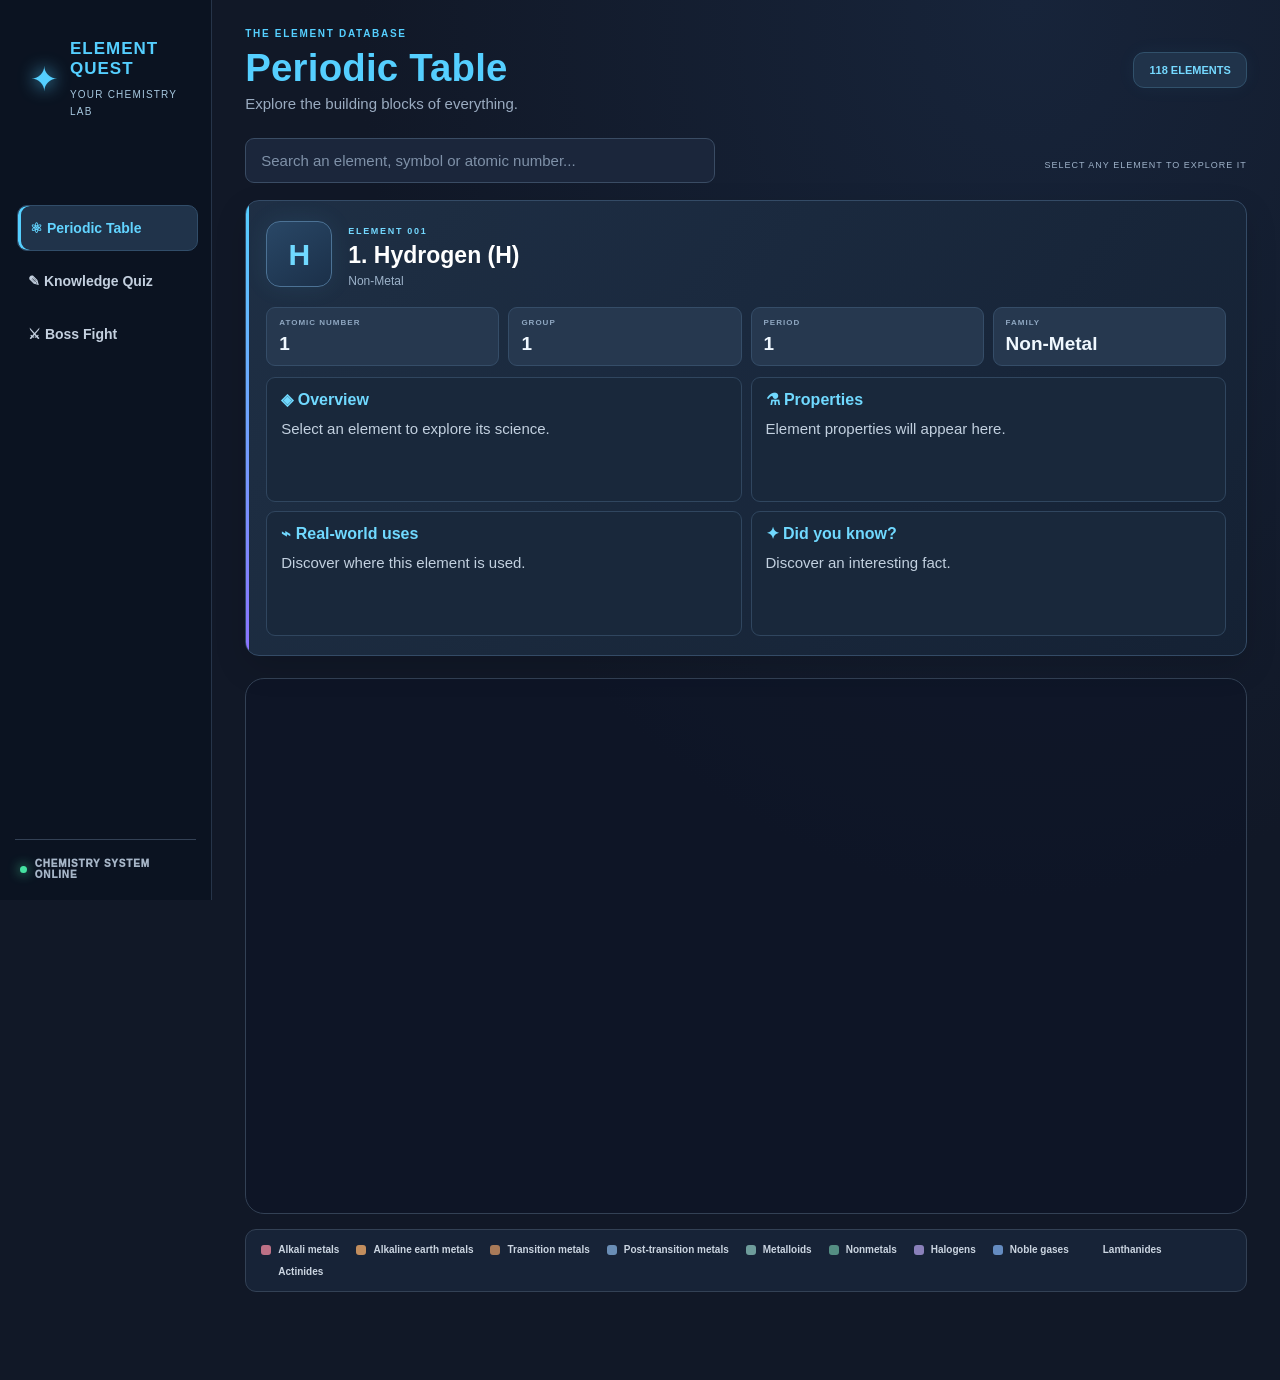
==== commit 8790115f: "Update index.html" ====
--- a/index.html
+++ b/index.html
@@ -164,47 +164,3 @@
                     </div>
                     <h2 id="boss-question"></h2>
                     <div id="boss-options" class="answer-options"></div>
-                    <p id="boss-feedback" aria-live="polite"></p>
-                    <button id="boss-next" class="primary-button" hidden>Continue →</button>
-                </div>
-
-                <div id="boss-result" hidden></div>
-            </div>
-        </section>
-    </main>
-
-    <!-- VERITY CHATBOT -->
-    <button id="chatbot-toggle" class="chatbot-toggle" type="button" aria-label="Open Verity AI" title="Ask Verity AI">
-        <span class="ai-icon" aria-hidden="true">✦</span>
-        <span class="ai-badge" aria-hidden="true">AI</span>
-    </button>
-
-    <div id="chatbot-window" class="chatbot-window" aria-label="Verity chemistry assistant">
-        <div class="chatbot-header">
-            <div>
-                <span class="verity-status"></span>
-                <strong>VERITY</strong>
-                <small>YOUR CHEMISTRY GUIDE</small>
-            </div>
-            <button id="chatbot-close" type="button" aria-label="Close chatbot">×</button>
-        </div>
-
-        <div id="chatbot-messages" class="chatbot-messages" aria-live="polite">
-            <div class="bot-message">Hey! I'm Verity, your AI chemistry guide! ✨ Ask me anything about chemistry, the
-                118 elements or the periodic table, in any language! 🌍</div>
-        </div>
-
-        <form id="chatbot-form" class="chatbot-form">
-            <input id="chatbot-input" type="text" placeholder="Ask Verity something..." autocomplete="off"
-                maxlength="2000" aria-label="Message Verity">
-            <button type="submit" aria-label="Send message">↑</button>
-        </form>
-    </div>
-
-    <script src="script.js" defer></script>
-
-
-
-</body>
-
-</html>
